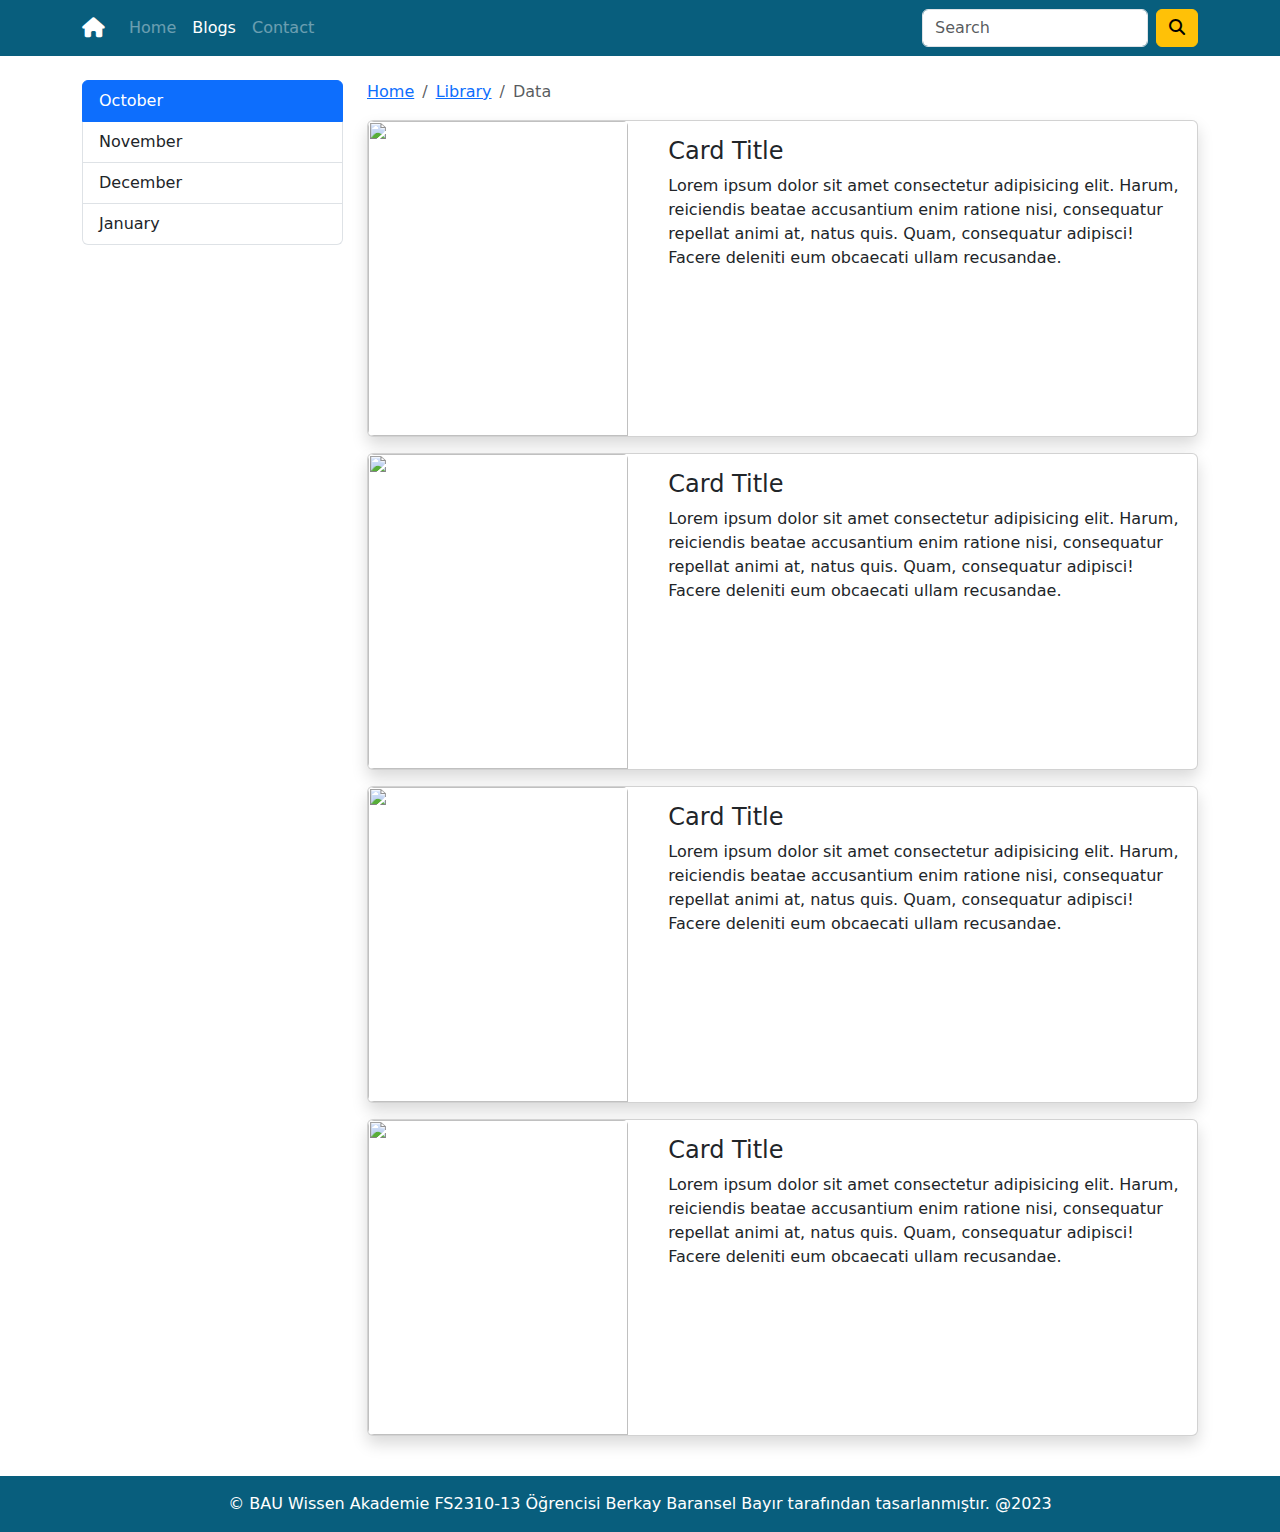
==== blogs.html @ 544b1512 "blogs and contact pages" ====
<!DOCTYPE html>
<html lang="en">

<head>
    <meta charset="UTF-8">
    <meta name="viewport" content="width=device-width, initial-scale=1.0">
    <title>Blogs</title>
    <link rel="stylesheet" href="https://cdnjs.cloudflare.com/ajax/libs/font-awesome/6.4.2/css/all.min.css">
    <link rel="stylesheet" href="https://cdnjs.cloudflare.com/ajax/libs/bootstrap/5.3.2/css/bootstrap.min.css">
    <link rel="stylesheet" href="/css/site.css">

</head>

<body>
    <div class="container-fluid m-0 p-0">
        <nav class="navbar navbar-expand-md sticky-top" style="background-color: var(--blog-bg);">
            <div class="container">
                <a class="navbar-brand" href="#"><i class="fa-solid fa-house blog-tx-white"></i></a>
                <button class="navbar-toggler" type="button" data-bs-toggle="collapse"
                    data-bs-target="#navbarSupportedContent" aria-controls="navbarSupportedContent"
                    aria-expanded="false" aria-label="Toggle navigation">
                    <span class="navbar-toggler-icon"></span>
                </button>
                <div class="collapse navbar-collapse" id="navbarSupportedContent">
                    <ul class="navbar-nav me-auto mb-2 mb-lg-0">
                        <li class="nav-item">
                            <a class="nav-link blog-tx-white" aria-current="page" href="/">Home</a>
                        </li>
                        <li class="nav-item">
                            <a class="nav-link blog-tx-white" style="opacity: 1;" href="/blogs.html">Blogs</a>
                        </li>
                        <li class="nav-item">
                            <a class="nav-link blog-tx-white" href="/contact.html">Contact</a>
                        </li>
                    </ul>
                    <form class="d-flex" role="search">
                        <input class="form-control me-2" type="search" placeholder="Search" aria-label="Search">
                        <button class="btn btn-outline-warning text-bg-warning" type="submit"><i
                                class="fa-solid fa-magnifying-glass"></i></button>
                    </form>
                </div>
            </div>
        </nav>
        <!-- CONTENT -->
        <div class="container my-4">
            <div class="row">
                <div class="d-none col-md-3 d-md-block col-sm-4 d-sm-block">
                    <div class="list-group">
                        <a href="#" class="list-group-item list-group-item-action active">October</a>
                        <a href="#" class="list-group-item list-group-item-action">November</a>
                        <a href="#" class="list-group-item list-group-item-action">December</a>
                        <a href="#" class="list-group-item list-group-item-action">January</a>
                    </div>
                </div>
                <div class="col-12 col-md-9 col-sm-8">
                    <nav aria-label="breadcrumb">
                        <ol class="breadcrumb">
                            <li class="breadcrumb-item"><a href="#">Home</a></li>
                            <li class="breadcrumb-item"><a href="#">Library</a></li>
                            <li class="breadcrumb-item active">Data</li>
                        </ol>
                    </nav>
                    <div class="card shadow mb-3 ">
                        <div class="row">
                            <div class="col-sm-12 col-lg-4">
                                <img src="https://gleeful-trifle-2f614f.netlify.app/img/1.jpeg" alt=""
                                    class="img-fluid card-img-top rounded-start">
                            </div>
                            <div class="col-sm-12 col-lg-8">
                                <div class="card-body">
                                    <h5 class="display-6 fs-4 fw-normal">Card Title</h5>
                                    <p class="card-text">Lorem ipsum dolor sit amet consectetur adipisicing elit. Harum,
                                        reiciendis beatae accusantium enim ratione nisi,
                                        consequatur repellat animi at, natus quis. Quam, consequatur adipisci! Facere
                                        deleniti eum obcaecati ullam recusandae.</p>
                                </div>
                            </div>
                        </div>
                    </div>
                    <div class="card shadow mb-3 ">
                        <div class="row">
                            <div class="col-sm-12 col-lg-4">
                                <img src="https://gleeful-trifle-2f614f.netlify.app/img/2.jpeg" alt=""
                                    class="img-fluid card-img-top rounded-start">
                            </div>
                            <div class="col-sm-12 col-lg-8">
                                <div class="card-body">
                                    <h5 class="display-6 fs-4 fw-normal">Card Title</h5>
                                    <p class="card-text">Lorem ipsum dolor sit amet consectetur adipisicing elit. Harum,
                                        reiciendis beatae
                                        accusantium enim ratione nisi,
                                        consequatur repellat animi at, natus quis. Quam, consequatur adipisci! Facere
                                        deleniti eum obcaecati
                                        ullam recusandae.</p>
                                </div>
                            </div>
                        </div>
                    </div>
                    <div class="card shadow mb-3 ">
                        <div class="row">
                            <div class="col-sm-12 col-lg-4">
                                <img src="https://gleeful-trifle-2f614f.netlify.app/img/3.jpeg" alt=""
                                    class="img-fluid card-img-top rounded-start">
                            </div>
                            <div class="col-sm-12 col-lg-8">
                                <div class="card-body">
                                    <h5 class="display-6 fs-4 fw-normal">Card Title</h5>
                                    <p class="card-text">Lorem ipsum dolor sit amet consectetur adipisicing elit. Harum,
                                        reiciendis beatae
                                        accusantium enim ratione nisi,
                                        consequatur repellat animi at, natus quis. Quam, consequatur adipisci! Facere
                                        deleniti eum obcaecati
                                        ullam recusandae.</p>
                                </div>
                            </div>
                        </div>
                    </div>
                    <div class="card shadow mb-3 ">
                        <div class="row">
                            <div class="col-sm-12 col-lg-4">
                                <img src="https://gleeful-trifle-2f614f.netlify.app/img/4.jpeg" alt=""
                                    class="img-fluid card-img-top rounded-start">
                            </div>
                            <div class="col-sm-12 col-lg-8">
                                <div class="card-body">
                                    <h5 class="display-6 fs-4 fw-normal">Card Title</h5>
                                    <p class="card-text">Lorem ipsum dolor sit amet consectetur adipisicing elit. Harum,
                                        reiciendis beatae
                                        accusantium enim ratione nisi,
                                        consequatur repellat animi at, natus quis. Quam, consequatur adipisci! Facere
                                        deleniti eum obcaecati
                                        ullam recusandae.</p>
                                </div>
                            </div>
                        </div>
                    </div>
                </div>
            </div>
        </div>
        <footer class="blog-bg-dark blog-tx-white py-3">
            <div class="container text-center">&copy; BAU Wissen Akademie FS2310-13 Öğrencisi Berkay Baransel Bayır
                tarafından tasarlanmıştır. @2023</div>
        </footer>
    </div>








    <script src="https://cdnjs.cloudflare.com/ajax/libs/bootstrap/5.3.2/js/bootstrap.bundle.min.js"></script>
</body>

</html>
---- css/site.css ----
@import url(/css/color.css);

* {
    margin: 0;
    padding: 0;
    box-sizing: border-box;
}

.blog-bg-dark {
    background-color: var(--blog-bg);
}

.blog-tx-white {
    color: white;
}

.navbar-toggler {
    color: gray;
    border: 1px solid gray;
    opacity: .4;
}

.nav-link {
    opacity: .4;
}

.nav-link:hover {
    color: white;
    opacity: .7;
}

.card-img-top {
    height: 35vh;
    object-fit: cover;
}
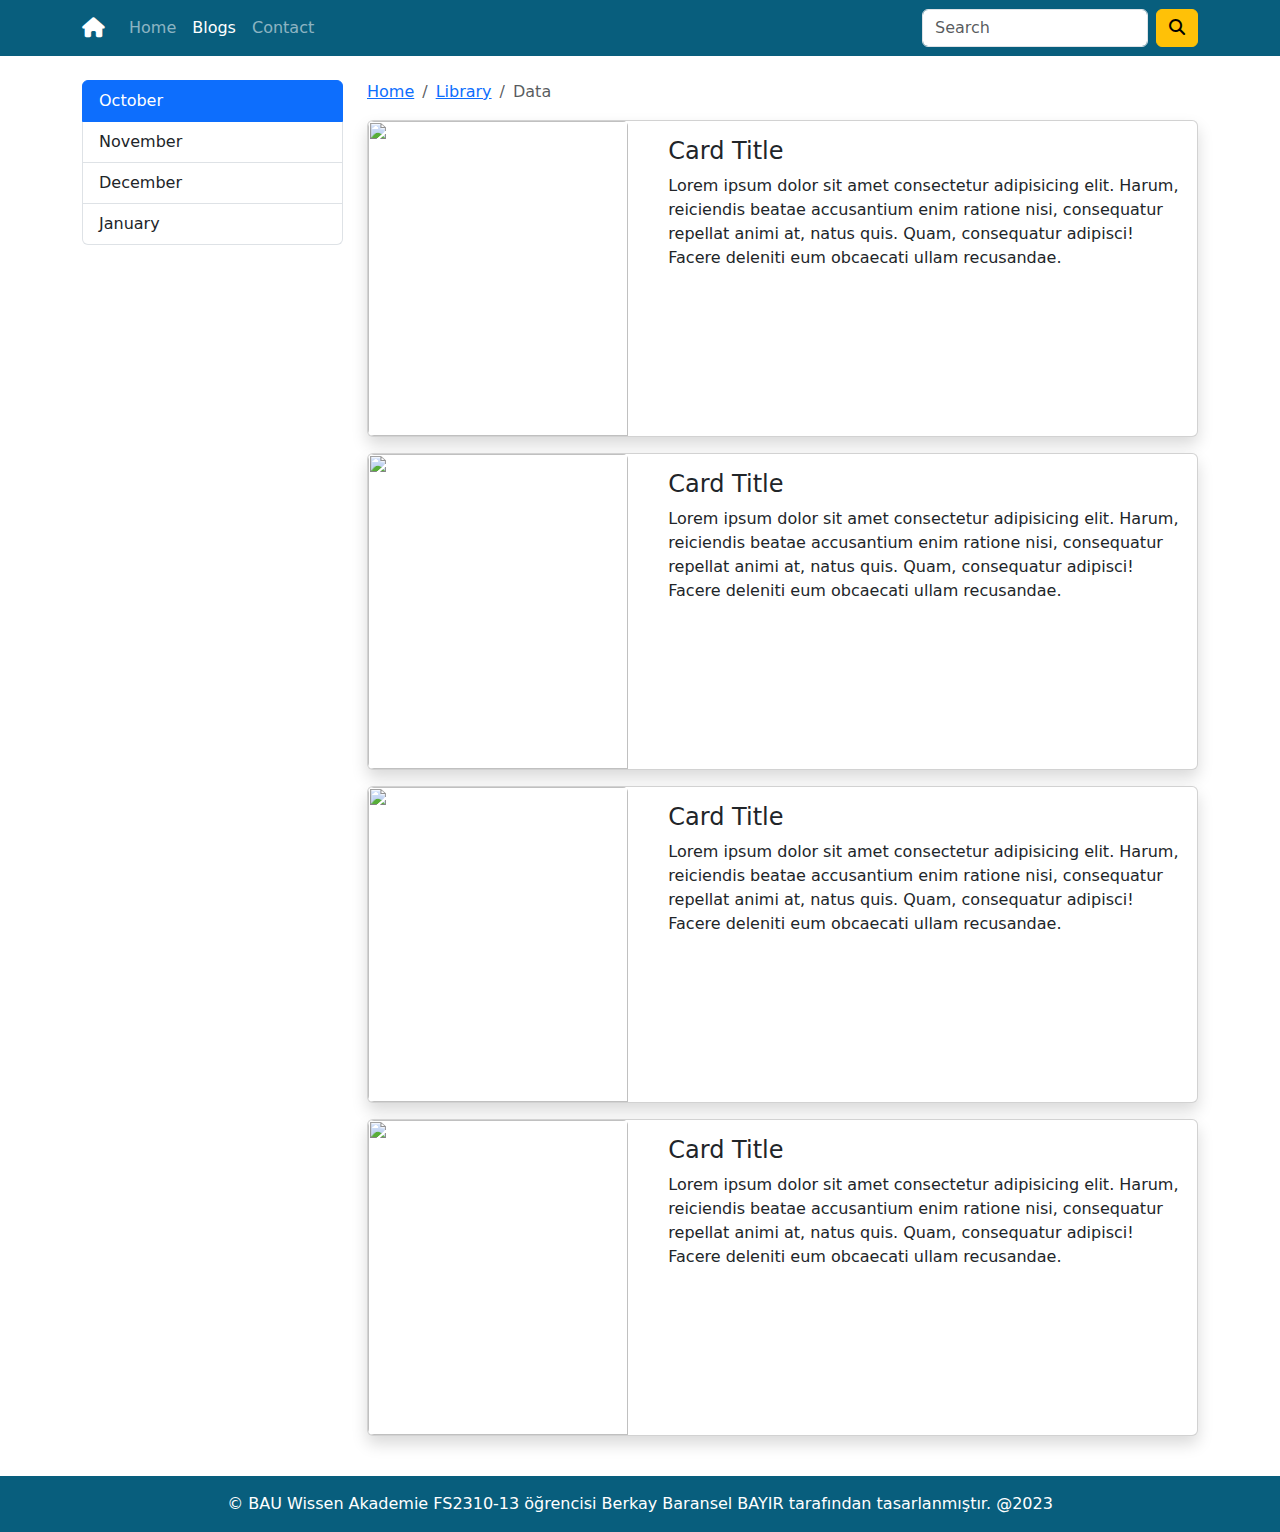
==== commit 28e99b65: "Header düzeltme" ====
--- a/blogs.html
+++ b/blogs.html
@@ -13,7 +13,7 @@
 
 <body>
     <div class="container-fluid m-0 p-0">
-        <nav class="navbar navbar-expand-md sticky-top" style="background-color: var(--blog-bg);">
+        <nav class="navbar navbar-expand-md navbar-dark sticky-top" style="background-color: var(--blog-bg);">
             <div class="container">
                 <a class="navbar-brand" href="#"><i class="fa-solid fa-house blog-tx-white"></i></a>
                 <button class="navbar-toggler" type="button" data-bs-toggle="collapse"
@@ -24,13 +24,13 @@
                 <div class="collapse navbar-collapse" id="navbarSupportedContent">
                     <ul class="navbar-nav me-auto mb-2 mb-lg-0">
                         <li class="nav-item">
-                            <a class="nav-link blog-tx-white" aria-current="page" href="/">Home</a>
+                            <a class="nav-link" aria-current="page" href="/">Home</a>
                         </li>
                         <li class="nav-item">
-                            <a class="nav-link blog-tx-white" style="opacity: 1;" href="/blogs.html">Blogs</a>
+                            <a class="nav-link active" style="opacity: 1;" href="/blogs.html">Blogs</a>
                         </li>
                         <li class="nav-item">
-                            <a class="nav-link blog-tx-white" href="/contact.html">Contact</a>
+                            <a class="nav-link" href="/contact.html">Contact</a>
                         </li>
                     </ul>
                     <form class="d-flex" role="search">
@@ -138,7 +138,7 @@
             </div>
         </div>
         <footer class="blog-bg-dark blog-tx-white py-3">
-            <div class="container text-center">&copy; BAU Wissen Akademie FS2310-13 Öğrencisi Berkay Baransel Bayır
+            <div class="container text-center">&copy; BAU Wissen Akademie FS2310-13 öğrencisi Berkay Baransel BAYIR
                 tarafından tasarlanmıştır. @2023</div>
         </footer>
     </div>
--- a/css/site.css
+++ b/css/site.css
@@ -14,21 +14,6 @@
     color: white;
 }
 
-.navbar-toggler {
-    color: gray;
-    border: 1px solid gray;
-    opacity: .4;
-}
-
-.nav-link {
-    opacity: .4;
-}
-
-.nav-link:hover {
-    color: white;
-    opacity: .7;
-}
-
 .card-img-top {
     height: 35vh;
     object-fit: cover;
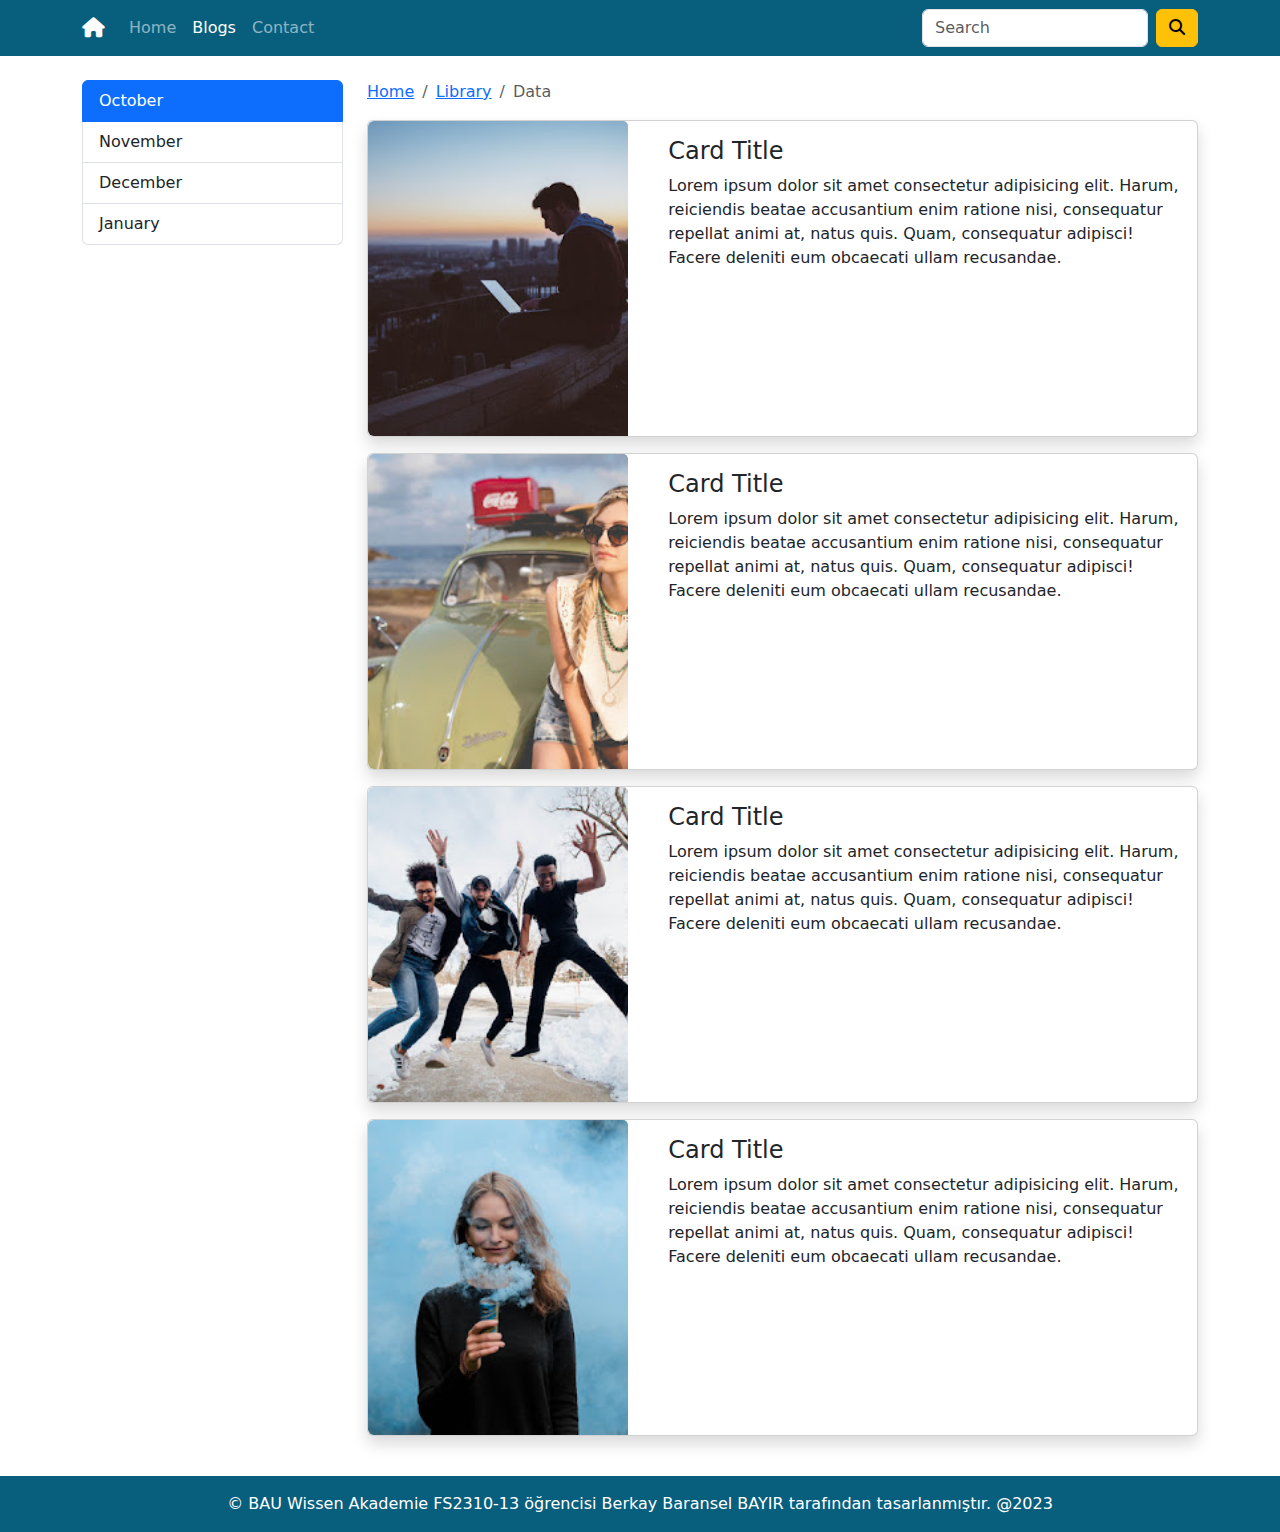
==== commit 5d06e1b7: "son değişiklikler" ====
--- a/blogs.html
+++ b/blogs.html
@@ -63,8 +63,7 @@
                     <div class="card shadow mb-3 ">
                         <div class="row">
                             <div class="col-sm-12 col-lg-4">
-                                <img src="https://gleeful-trifle-2f614f.netlify.app/img/1.jpeg" alt=""
-                                    class="img-fluid card-img-top rounded-start">
+                                <img src="/images/1.jpeg" alt="" class="img-fluid card-img-top rounded-start">
                             </div>
                             <div class="col-sm-12 col-lg-8">
                                 <div class="card-body">
@@ -80,8 +79,7 @@
                     <div class="card shadow mb-3 ">
                         <div class="row">
                             <div class="col-sm-12 col-lg-4">
-                                <img src="https://gleeful-trifle-2f614f.netlify.app/img/2.jpeg" alt=""
-                                    class="img-fluid card-img-top rounded-start">
+                                <img src="/images/2.jpeg" alt="" class="img-fluid card-img-top rounded-start">
                             </div>
                             <div class="col-sm-12 col-lg-8">
                                 <div class="card-body">
@@ -99,8 +97,7 @@
                     <div class="card shadow mb-3 ">
                         <div class="row">
                             <div class="col-sm-12 col-lg-4">
-                                <img src="https://gleeful-trifle-2f614f.netlify.app/img/3.jpeg" alt=""
-                                    class="img-fluid card-img-top rounded-start">
+                                <img src="/images/3.jpeg" alt="" class="img-fluid card-img-top rounded-start">
                             </div>
                             <div class="col-sm-12 col-lg-8">
                                 <div class="card-body">
@@ -118,8 +115,7 @@
                     <div class="card shadow mb-3 ">
                         <div class="row">
                             <div class="col-sm-12 col-lg-4">
-                                <img src="https://gleeful-trifle-2f614f.netlify.app/img/4.jpeg" alt=""
-                                    class="img-fluid card-img-top rounded-start">
+                                <img src="/images/4.jpeg" alt="" class="img-fluid card-img-top rounded-start">
                             </div>
                             <div class="col-sm-12 col-lg-8">
                                 <div class="card-body">
